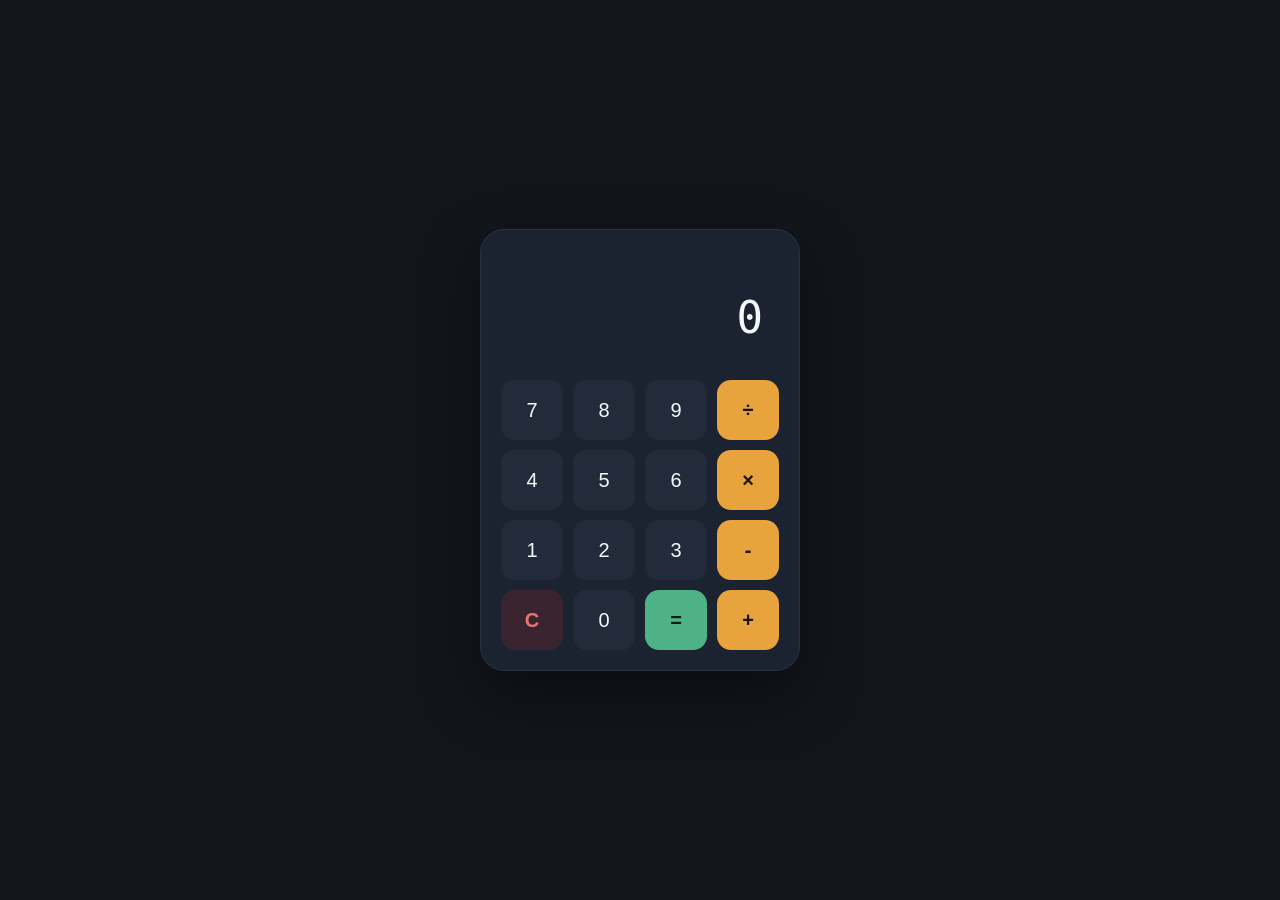
==== index.html @ 916fa205 "게산기 파일 추가" ====
<!DOCTYPE html>
<html lang="ko">
<head>
<meta charset="UTF-8">
<meta name="viewport" content="width=device-width, initial-scale=1.0">
<title>계산기</title>
<link rel="stylesheet" href="style.css">
</head>
<body>
  <div class="calculator">
    <div class="display">
      <div class="display-history" id="history"></div>
      <div class="display-current" id="current">0</div>
    </div>

    <div class="keypad">
      <button class="key key--num" data-value="7">7</button>
      <button class="key key--num" data-value="8">8</button>
      <button class="key key--num" data-value="9">9</button>
      <button class="key key--op" data-action="divide">÷</button>

      <button class="key key--num" data-value="4">4</button>
      <button class="key key--num" data-value="5">5</button>
      <button class="key key--num" data-value="6">6</button>
      <button class="key key--op" data-action="multiply">×</button>

      <button class="key key--num" data-value="1">1</button>
      <button class="key key--num" data-value="2">2</button>
      <button class="key key--num" data-value="3">3</button>
      <button class="key key--op" data-action="subtract">-</button>

      <button class="key key--clear" data-action="clear">C</button>
      <button class="key key--num" data-value="0">0</button>
      <button class="key key--equals" data-action="equals">=</button>
      <button class="key key--op" data-action="add">+</button>
    </div>
  </div>

  <script src="script.js"></script>
</body>
</html>
---- style.css ----
@font-face {
  font-family: 'Menlo-fallback';
  src: local('Menlo'), local('Consolas'), local('SFMono-Regular');
}

:root {
  --bg: #12161c;
  --panel: #1b2230;
  --panel-line: #2a3242;
  --text-primary: #f5f7fa;
  --text-muted: #7a8699;

  --num-bg: #232b3a;
  --num-bg-hover: #2c3648;
  --op-bg: #e8a33d;
  --op-bg-hover: #f0b25c;
  --eq-bg: #4fb286;
  --eq-bg-hover: #5fc296;
  --clear-bg: #3a2430;
  --clear-text: #e8746f;
  --clear-bg-hover: #472c39;

  --radius: 14px;
}

* {
  box-sizing: border-box;
}

body {
  margin: 0;
  min-height: 100vh;
  display: flex;
  align-items: center;
  justify-content: center;
  background: var(--bg);
  font-family: -apple-system, BlinkMacSystemFont, 'Segoe UI', 'Pretendard', sans-serif;
  padding: 24px;
}

.calculator {
  width: 320px;
  background: var(--panel);
  border: 1px solid var(--panel-line);
  border-radius: 24px;
  padding: 20px;
  box-shadow: 0 24px 60px rgba(0, 0, 0, 0.45);
}

.display {
  text-align: right;
  padding: 22px 16px 18px;
  margin-bottom: 18px;
}

.display-history {
  min-height: 20px;
  font-family: 'Menlo-fallback', ui-monospace, monospace;
  font-size: 15px;
  color: var(--text-muted);
  letter-spacing: 0.02em;
  overflow-x: auto;
  white-space: nowrap;
}

.display-current {
  font-family: 'Menlo-fallback', ui-monospace, monospace;
  font-variant-numeric: tabular-nums;
  font-size: 44px;
  font-weight: 500;
  color: var(--text-primary);
  line-height: 1.2;
  overflow-x: auto;
  white-space: nowrap;
}

.keypad {
  display: grid;
  grid-template-columns: repeat(4, 1fr);
  gap: 10px;
}

.key {
  border: none;
  border-radius: var(--radius);
  height: 60px;
  font-size: 20px;
  font-weight: 500;
  cursor: pointer;
  transition: transform 0.08s ease, background-color 0.15s ease;
  color: var(--text-primary);
  background: var(--num-bg);
}

.key:active {
  transform: scale(0.95);
}

.key--num:hover {
  background: var(--num-bg-hover);
}

.key--op {
  background: var(--op-bg);
  color: #1b1305;
  font-weight: 600;
}

.key--op:hover {
  background: var(--op-bg-hover);
}

.key--equals {
  background: var(--eq-bg);
  color: #0c211a;
  font-weight: 600;
}

.key--equals:hover {
  background: var(--eq-bg-hover);
}

.key--clear {
  background: var(--clear-bg);
  color: var(--clear-text);
  font-weight: 600;
}

.key--clear:hover {
  background: var(--clear-bg-hover);
}

@media (max-width: 360px) {
  .calculator {
    width: 100%;
  }
}
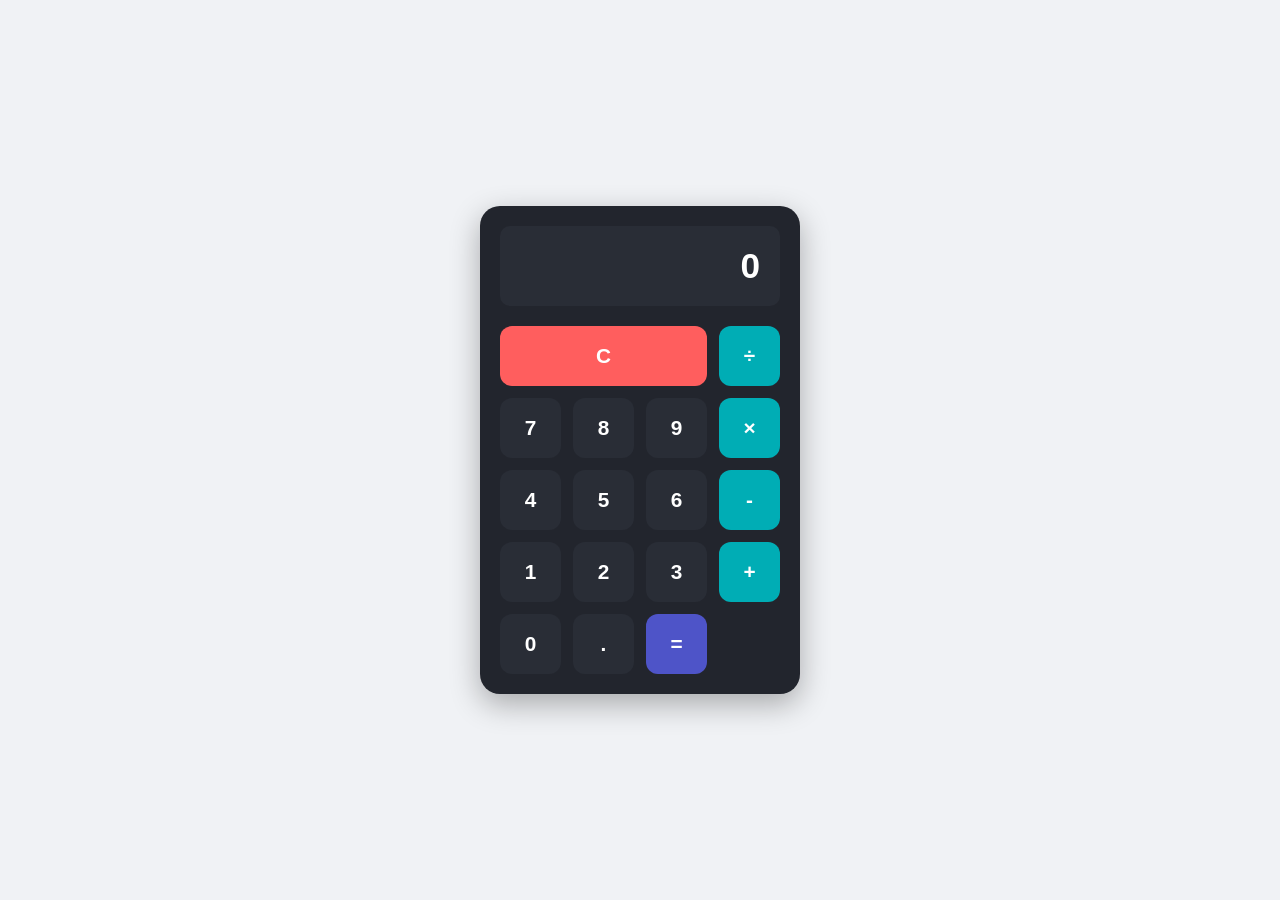
==== commit c25e8fcf: "Merge 3216137c6f9d25ab758f79549480d54ba5d0db47 into dcf5f39cdeb1054cd3cb54079600e2a0c54f1fe8" ====
--- a/index.html
+++ b/index.html
@@ -1,41 +1,39 @@
 <!DOCTYPE html>
 <html lang="ko">
 <head>
-<meta charset="UTF-8">
-<meta name="viewport" content="width=device-width, initial-scale=1.0">
-<title>계산기</title>
-<link rel="stylesheet" href="style.css">
+  <meta charset="UTF-8">
+  <meta name="viewport" content="width=device-width, initial-scale=1.0">
+  <title>계산기</title>
+  <link rel="stylesheet" href="style.css">
 </head>
 <body>
   <div class="calculator">
-    <div class="display">
-      <div class="display-history" id="history"></div>
-      <div class="display-current" id="current">0</div>
-    </div>
+    <div class="display" id="display">0</div>
+    <div class="buttons">
+      <button class="btn btn-clear" onclick="clearDisplay()">C</button>
+      <button class="btn btn-operator" onclick="appendOperator('/')">÷</button>
 
-    <div class="keypad">
-      <button class="key key--num" data-value="7">7</button>
-      <button class="key key--num" data-value="8">8</button>
-      <button class="key key--num" data-value="9">9</button>
-      <button class="key key--op" data-action="divide">÷</button>
+      <button class="btn" onclick="appendNumber('7')">7</button>
+      <button class="btn" onclick="appendNumber('8')">8</button>
+      <button class="btn" onclick="appendNumber('9')">9</button>
+      <button class="btn btn-operator" onclick="appendOperator('*')">×</button>
 
-      <button class="key key--num" data-value="4">4</button>
-      <button class="key key--num" data-value="5">5</button>
-      <button class="key key--num" data-value="6">6</button>
-      <button class="key key--op" data-action="multiply">×</button>
+      <button class="btn" onclick="appendNumber('4')">4</button>
+      <button class="btn" onclick="appendNumber('5')">5</button>
+      <button class="btn" onclick="appendNumber('6')">6</button>
+      <button class="btn btn-operator" onclick="appendOperator('-')">-</button>
 
-      <button class="key key--num" data-value="1">1</button>
-      <button class="key key--num" data-value="2">2</button>
-      <button class="key key--num" data-value="3">3</button>
-      <button class="key key--op" data-action="subtract">-</button>
+      <button class="btn" onclick="appendNumber('1')">1</button>
+      <button class="btn" onclick="appendNumber('2')">2</button>
+      <button class="btn" onclick="appendNumber('3')">3</button>
+      <button class="btn btn-operator" onclick="appendOperator('+')">+</button>
 
-      <button class="key key--clear" data-action="clear">C</button>
-      <button class="key key--num" data-value="0">0</button>
-      <button class="key key--equals" data-action="equals">=</button>
-      <button class="key key--op" data-action="add">+</button>
+      <button class="btn btn-zero" onclick="appendNumber('0')">0</button>
+      <button class="btn" onclick="appendNumber('.')">.</button>
+      <button class="btn btn-equals" onclick="calculate()">=</button>
     </div>
   </div>
 
   <script src="script.js"></script>
 </body>
-</html>
+</html>
--- a/style.css
+++ b/style.css
@@ -1,137 +1,99 @@
-@font-face {
-  font-family: 'Menlo-fallback';
-  src: local('Menlo'), local('Consolas'), local('SFMono-Regular');
-}
-
-:root {
-  --bg: #12161c;
-  --panel: #1b2230;
-  --panel-line: #2a3242;
-  --text-primary: #f5f7fa;
-  --text-muted: #7a8699;
-
-  --num-bg: #232b3a;
-  --num-bg-hover: #2c3648;
-  --op-bg: #e8a33d;
-  --op-bg-hover: #f0b25c;
-  --eq-bg: #4fb286;
-  --eq-bg-hover: #5fc296;
-  --clear-bg: #3a2430;
-  --clear-text: #e8746f;
-  --clear-bg-hover: #472c39;
-
-  --radius: 14px;
-}
-
 * {
   box-sizing: border-box;
+  margin: 0;
+  padding: 0;
+  font-family: 'Segoe UI', Tahoma, Geneva, Verdana, sans-serif;
 }
 
 body {
-  margin: 0;
+  display: flex;
+  justify-content: center;
+  align-items: center;
   min-height: 100vh;
-  display: flex;
-  align-items: center;
-  justify-content: center;
-  background: var(--bg);
-  font-family: -apple-system, BlinkMacSystemFont, 'Segoe UI', 'Pretendard', sans-serif;
-  padding: 24px;
+  background-color: #f0f2f5;
 }
 
 .calculator {
   width: 320px;
-  background: var(--panel);
-  border: 1px solid var(--panel-line);
-  border-radius: 24px;
+  background-color: #22252d;
+  border-radius: 20px;
   padding: 20px;
-  box-shadow: 0 24px 60px rgba(0, 0, 0, 0.45);
+  box-shadow: 0 10px 30px rgba(0, 0, 0, 0.3);
 }
 
 .display {
+  width: 100%;
+  height: 80px;
+  background-color: #292d36;
+  border-radius: 10px;
+  color: #ffffff;
+  font-size: 2.2rem;
+  font-weight: 600;
   text-align: right;
-  padding: 22px 16px 18px;
-  margin-bottom: 18px;
+  padding: 20px;
+  margin-bottom: 20px;
+  word-wrap: break-word;
+  word-break: break-all;
+  display: flex;
+  align-items: center;
+  justify-content: flex-end;
+  overflow: hidden;
 }
 
-.display-history {
-  min-height: 20px;
-  font-family: 'Menlo-fallback', ui-monospace, monospace;
-  font-size: 15px;
-  color: var(--text-muted);
-  letter-spacing: 0.02em;
-  overflow-x: auto;
-  white-space: nowrap;
+.buttons {
+  display: grid;
+  grid-template-columns: repeat(4, 1fr);
+  gap: 12px;
 }
 
-.display-current {
-  font-family: 'Menlo-fallback', ui-monospace, monospace;
-  font-variant-numeric: tabular-nums;
-  font-size: 44px;
-  font-weight: 500;
-  color: var(--text-primary);
-  line-height: 1.2;
-  overflow-x: auto;
-  white-space: nowrap;
+.btn {
+  height: 60px;
+  border: none;
+  border-radius: 12px;
+  background-color: #292d36;
+  color: #ffffff;
+  font-size: 1.3rem;
+  font-weight: bold;
+  cursor: pointer;
+  transition: background-color 0.15s ease, transform 0.05s ease;
 }
 
-.keypad {
-  display: grid;
-  grid-template-columns: repeat(4, 1fr);
-  gap: 10px;
+.btn:hover {
+  background-color: #353b48;
 }
 
-.key {
-  border: none;
-  border-radius: var(--radius);
-  height: 60px;
-  font-size: 20px;
-  font-weight: 500;
-  cursor: pointer;
-  transition: transform 0.08s ease, background-color 0.15s ease;
-  color: var(--text-primary);
-  background: var(--num-bg);
-}
-
-.key:active {
+.btn:active {
   transform: scale(0.95);
 }
 
-.key--num:hover {
-  background: var(--num-bg-hover);
+.btn-clear {
+  grid-column: span 3;
+  background-color: #ff5e5e;
+  color: #ffffff;
 }
 
-.key--op {
-  background: var(--op-bg);
-  color: #1b1305;
-  font-weight: 600;
+.btn-clear:hover {
+  background-color: #e04848;
 }
 
-.key--op:hover {
-  background: var(--op-bg-hover);
+.btn-operator {
+  background-color: #00adb5;
+  color: #ffffff;
 }
 
-.key--equals {
-  background: var(--eq-bg);
-  color: #0c211a;
-  font-weight: 600;
+.btn-operator:hover {
+  background-color: #00888f;
 }
 
-.key--equals:hover {
-  background: var(--eq-bg-hover);
+.btn-equals {
+  background-color: #4e54c8;
+  color: #ffffff;
 }
 
-.key--clear {
-  background: var(--clear-bg);
-  color: var(--clear-text);
-  font-weight: 600;
+.btn-equals:hover {
+  background-color: #3f44a5;
 }
 
-.key--clear:hover {
-  background: var(--clear-bg-hover);
-}
-
-@media (max-width: 360px) {
-  .calculator {
-    width: 100%;
-  }
-}
+.btn-zero {
+  grid-column: span 1;
+}
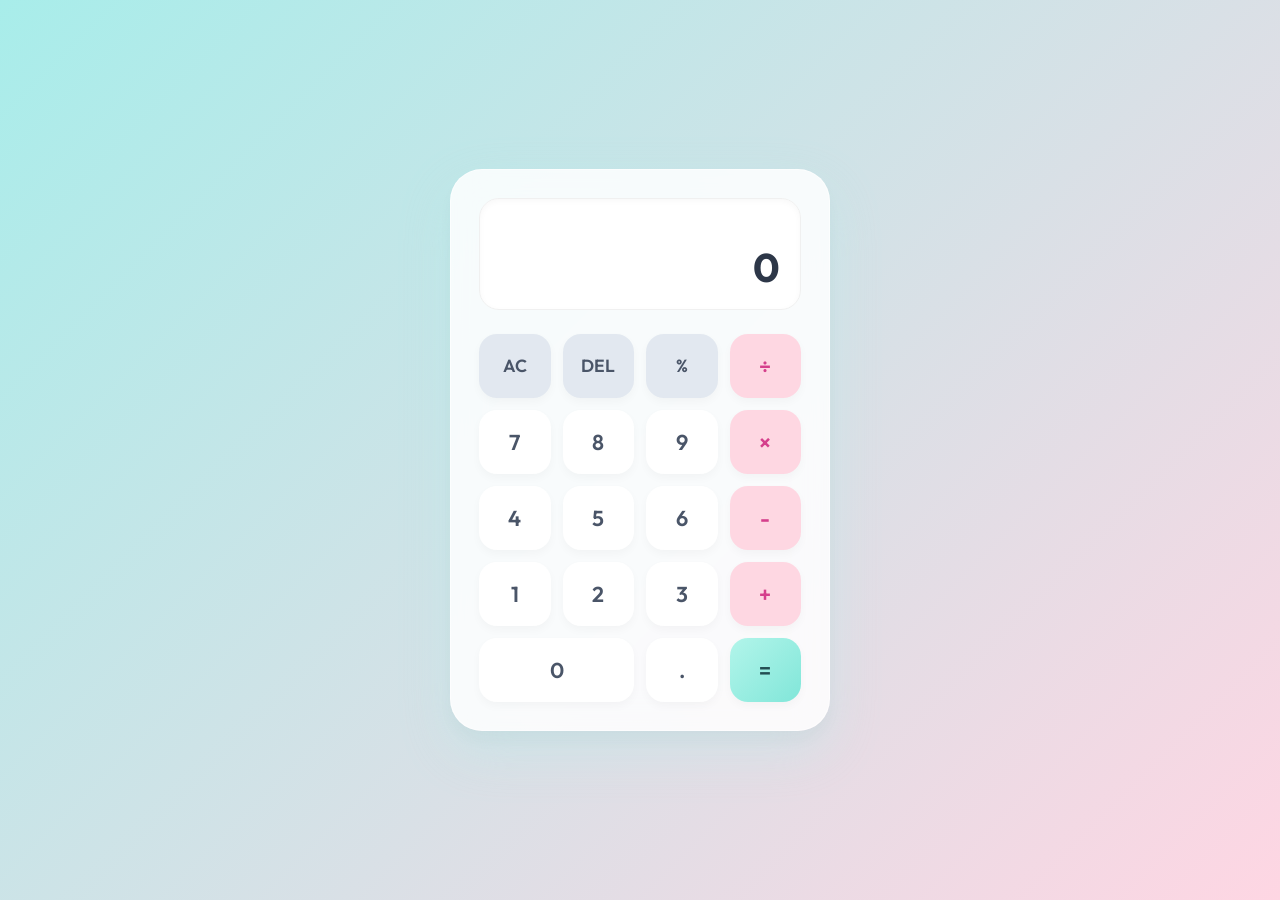
==== commit 260902a5: "Merge f75fcbb5a0d5523ee6f9efa42acb207c315efc14 into dcf5f39cdeb1054cd3cb54079600e2a0c54f1fe8" ====
--- a/index.html
+++ b/index.html
@@ -1,39 +1,55 @@
 <!DOCTYPE html>
 <html lang="ko">
 <head>
-  <meta charset="UTF-8">
-  <meta name="viewport" content="width=device-width, initial-scale=1.0">
-  <title>계산기</title>
-  <link rel="stylesheet" href="style.css">
+    <meta charset="UTF-8">
+    <meta name="viewport" content="width=device-width, initial-scale=1.0">
+    <title>파스텔 계산기</title>
+    <link rel="stylesheet" href="style.css">
+    <!-- Google Fonts import -->
+    <link href="https://fonts.googleapis.com/css2?family=Outfit:wght@400;600;700&display=swap" rel="stylesheet">
 </head>
 <body>
-  <div class="calculator">
-    <div class="display" id="display">0</div>
-    <div class="buttons">
-      <button class="btn btn-clear" onclick="clearDisplay()">C</button>
-      <button class="btn btn-operator" onclick="appendOperator('/')">÷</button>
 
-      <button class="btn" onclick="appendNumber('7')">7</button>
-      <button class="btn" onclick="appendNumber('8')">8</button>
-      <button class="btn" onclick="appendNumber('9')">9</button>
-      <button class="btn btn-operator" onclick="appendOperator('*')">×</button>
+    <div class="calculator-card">
+        <!-- 상단 디스플레이 -->
+        <div class="display">
+            <div class="expression" id="expression"></div>
+            <div class="result" id="result">0</div>
+        </div>
 
-      <button class="btn" onclick="appendNumber('4')">4</button>
-      <button class="btn" onclick="appendNumber('5')">5</button>
-      <button class="btn" onclick="appendNumber('6')">6</button>
-      <button class="btn btn-operator" onclick="appendOperator('-')">-</button>
+        <!-- 버튼 그리드 -->
+        <div class="keypad">
+            <!-- Row 1 -->
+            <button class="btn btn-func" onclick="clearAll()">AC</button>
+            <button class="btn btn-func" onclick="deleteLast()">DEL</button>
+            <button class="btn btn-func" onclick="appendOperator('%')">%</button>
+            <button class="btn btn-op" onclick="appendOperator('÷')">÷</button>
 
-      <button class="btn" onclick="appendNumber('1')">1</button>
-      <button class="btn" onclick="appendNumber('2')">2</button>
-      <button class="btn" onclick="appendNumber('3')">3</button>
-      <button class="btn btn-operator" onclick="appendOperator('+')">+</button>
+            <!-- Row 2 -->
+            <button class="btn btn-num" onclick="appendNumber('7')">7</button>
+            <button class="btn btn-num" onclick="appendNumber('8')">8</button>
+            <button class="btn btn-num" onclick="appendNumber('9')">9</button>
+            <button class="btn btn-op" onclick="appendOperator('×')">×</button>
 
-      <button class="btn btn-zero" onclick="appendNumber('0')">0</button>
-      <button class="btn" onclick="appendNumber('.')">.</button>
-      <button class="btn btn-equals" onclick="calculate()">=</button>
+            <!-- Row 3 -->
+            <button class="btn btn-num" onclick="appendNumber('4')">4</button>
+            <button class="btn btn-num" onclick="appendNumber('5')">5</button>
+            <button class="btn btn-num" onclick="appendNumber('6')">6</button>
+            <button class="btn btn-op" onclick="appendOperator('-')">-</button>
+
+            <!-- Row 4 -->
+            <button class="btn btn-num" onclick="appendNumber('1')">1</button>
+            <button class="btn btn-num" onclick="appendNumber('2')">2</button>
+            <button class="btn btn-num" onclick="appendNumber('3')">3</button>
+            <button class="btn btn-op" onclick="appendOperator('+')">+</button>
+
+            <!-- Row 5 -->
+            <button class="btn btn-num span-2" onclick="appendNumber('0')">0</button>
+            <button class="btn btn-num" onclick="appendNumber('.')">.</button>
+            <button class="btn btn-equal" onclick="calculate()">=</button>
+        </div>
     </div>
-  </div>
 
-  <script src="script.js"></script>
+    <script src="script.js"></script>
 </body>
 </html>
--- a/style.css
+++ b/style.css
@@ -1,99 +1,132 @@
 * {
-  box-sizing: border-box;
-  margin: 0;
-  padding: 0;
-  font-family: 'Segoe UI', Tahoma, Geneva, Verdana, sans-serif;
+    margin: 0;
+    padding: 0;
+    box-sizing: border-box;
+    font-family: 'Outfit', -apple-system, BlinkMacSystemFont, "Segoe UI", Roboto, sans-serif;
+    user-select: none;
 }
 
 body {
-  display: flex;
-  justify-content: center;
-  align-items: center;
-  min-height: 100vh;
-  background-color: #f0f2f5;
+    min-height: 100vh;
+    display: flex;
+    justify-content: center;
+    align-items: center;
+    background: linear-gradient(135deg, #a8edea 0%, #fed6e3 100%);
+    padding: 20px;
 }
 
-.calculator {
-  width: 320px;
-  background-color: #22252d;
-  border-radius: 20px;
-  padding: 20px;
-  box-shadow: 0 10px 30px rgba(0, 0, 0, 0.3);
+.calculator-card {
+    background: rgba(255, 255, 255, 0.85);
+    backdrop-filter: blur(16px);
+    -webkit-backdrop-filter: blur(16px);
+    border: 1px solid rgba(255, 255, 255, 0.6);
+    border-radius: 32px;
+    padding: 28px;
+    width: 100%;
+    max-width: 380px;
+    box-shadow: 0 20px 50px rgba(168, 237, 234, 0.3),
+                0 10px 20px rgba(0, 0, 0, 0.04);
 }
 
 .display {
-  width: 100%;
-  height: 80px;
-  background-color: #292d36;
-  border-radius: 10px;
-  color: #ffffff;
-  font-size: 2.2rem;
-  font-weight: 600;
-  text-align: right;
-  padding: 20px;
-  margin-bottom: 20px;
-  word-wrap: break-word;
-  word-break: break-all;
-  display: flex;
-  align-items: center;
-  justify-content: flex-end;
-  overflow: hidden;
+    background: #ffffff;
+    border-radius: 20px;
+    padding: 20px;
+    text-align: right;
+    margin-bottom: 24px;
+    box-shadow: inset 0 2px 6px rgba(0,0,0,0.03);
+    min-height: 100px;
+    display: flex;
+    flex-direction: column;
+    justify-content: flex-end;
+    word-wrap: break-word;
+    word-break: break-all;
+    border: 1px solid #f0f0f0;
 }
 
-.buttons {
-  display: grid;
-  grid-template-columns: repeat(4, 1fr);
-  gap: 12px;
+.expression {
+    font-size: 0.95rem;
+    color: #a0aec0;
+    min-height: 1.4em;
+    margin-bottom: 4px;
+    font-weight: 600;
+}
+
+.result {
+    font-size: 2.5rem;
+    font-weight: 700;
+    color: #2d3748;
+    line-height: 1.1;
+}
+
+.keypad {
+    display: grid;
+    grid-template-columns: repeat(4, 1fr);
+    gap: 12px;
 }
 
 .btn {
-  height: 60px;
-  border: none;
-  border-radius: 12px;
-  background-color: #292d36;
-  color: #ffffff;
-  font-size: 1.3rem;
-  font-weight: bold;
-  cursor: pointer;
-  transition: background-color 0.15s ease, transform 0.05s ease;
-}
-
-.btn:hover {
-  background-color: #353b48;
+    border: none;
+    outline: none;
+    height: 64px;
+    border-radius: 18px;
+    font-size: 1.35rem;
+    font-weight: 600;
+    cursor: pointer;
+    transition: all 0.15s cubic-bezier(0.4, 0, 0.2, 1);
+    display: flex;
+    justify-content: center;
+    align-items: center;
+    box-shadow: 0 4px 10px rgba(0,0,0,0.03);
 }
 
 .btn:active {
-  transform: scale(0.95);
+    transform: scale(0.92);
 }
 
-.btn-clear {
-  grid-column: span 3;
-  background-color: #ff5e5e;
-  color: #ffffff;
+/* 숫자 버튼 */
+.btn-num {
+    background-color: #ffffff;
+    color: #4a5568;
 }
 
-.btn-clear:hover {
-  background-color: #e04848;
+.btn-num:hover {
+    background-color: #f7fafc;
+    box-shadow: 0 6px 14px rgba(0,0,0,0.06);
 }
 
-.btn-operator {
-  background-color: #00adb5;
-  color: #ffffff;
+/* 기능 버튼 (AC, DEL, %) */
+.btn-func {
+    background-color: #e2e8f0;
+    color: #4a5568;
+    font-size: 1.1rem;
 }
 
-.btn-operator:hover {
-  background-color: #00888f;
+.btn-func:hover {
+    background-color: #cbd5e0;
 }
 
-.btn-equals {
-  background-color: #4e54c8;
-  color: #ffffff;
+/* 연산자 버튼 (+, -, ×, ÷) */
+.btn-op {
+    background-color: #fed7e2;
+    color: #d53f8c;
 }
 
-.btn-equals:hover {
-  background-color: #3f44a5;
+.btn-op:hover {
+    background-color: #fbb6ce;
 }
 
-.btn-zero {
-  grid-column: span 1;
+/* 등호 버튼 (=) */
+.btn-equal {
+    background: linear-gradient(135deg, #b2f5ea 0%, #81e6d9 100%);
+    color: #234e52;
+}
+
+.btn-equal:hover {
+    box-shadow: 0 6px 15px rgba(129, 230, 217, 0.4);
+}
+
+/* 2칸 차지하는 버튼 (0) */
+.span-2 {
+    grid-column: span 2;
 }
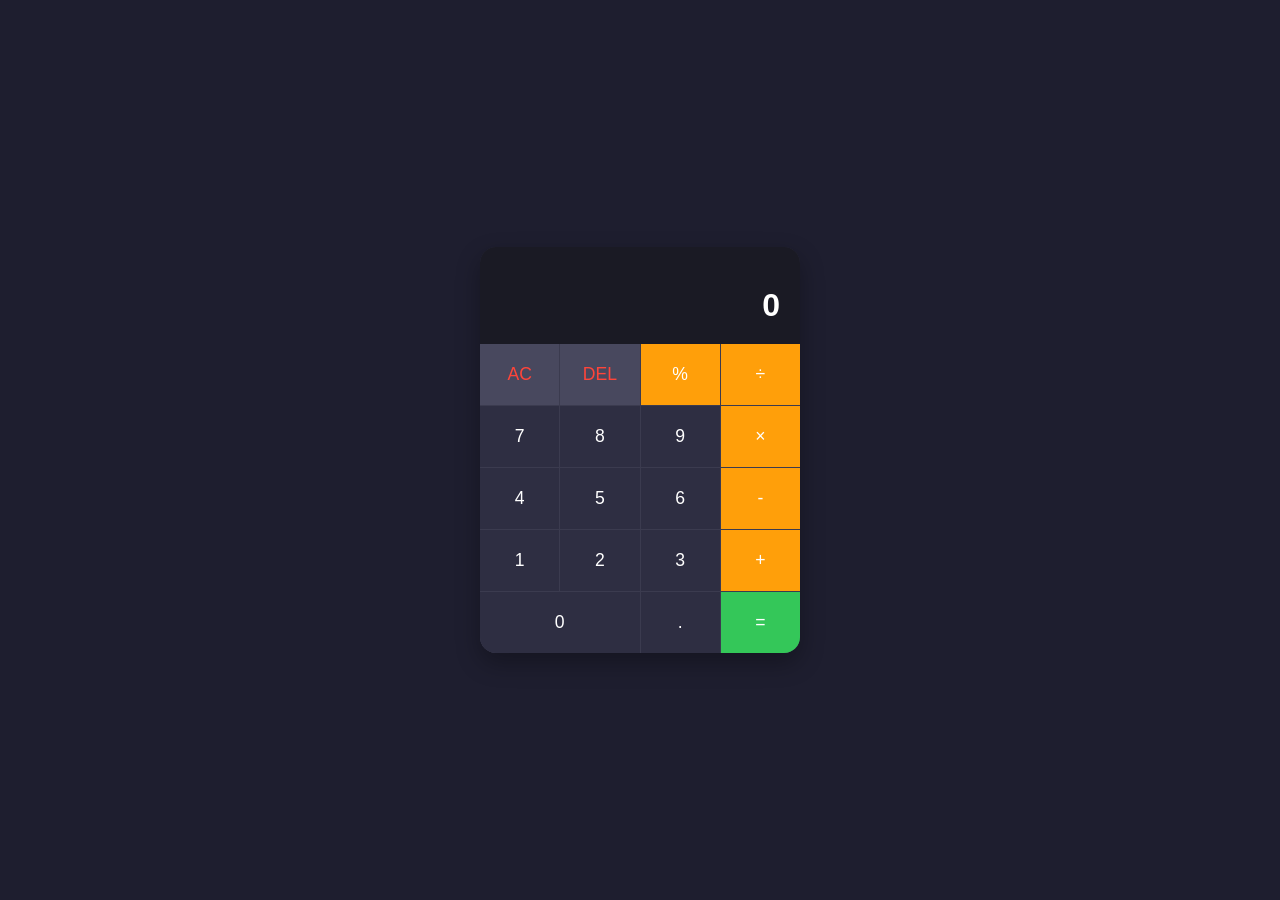
==== commit 8ac421fd: "계산기 업데이트" ====
--- a/index.html
+++ b/index.html
@@ -3,50 +3,42 @@
 <head>
     <meta charset="UTF-8">
     <meta name="viewport" content="width=device-width, initial-scale=1.0">
-    <title>파스텔 계산기</title>
+    <title>웹 계산기</title>
     <link rel="stylesheet" href="style.css">
-    <!-- Google Fonts import -->
-    <link href="https://fonts.googleapis.com/css2?family=Outfit:wght@400;600;700&display=swap" rel="stylesheet">
 </head>
 <body>
-
-    <div class="calculator-card">
-        <!-- 상단 디스플레이 -->
+    <div class="calculator">
+        <!-- 디스플레이 -->
         <div class="display">
-            <div class="expression" id="expression"></div>
-            <div class="result" id="result">0</div>
+            <div id="previous-operand" class="previous-operand"></div>
+            <div id="current-operand" class="current-operand">0</div>
         </div>
 
-        <!-- 버튼 그리드 -->
-        <div class="keypad">
-            <!-- Row 1 -->
-            <button class="btn btn-func" onclick="clearAll()">AC</button>
-            <button class="btn btn-func" onclick="deleteLast()">DEL</button>
-            <button class="btn btn-func" onclick="appendOperator('%')">%</button>
-            <button class="btn btn-op" onclick="appendOperator('÷')">÷</button>
+        <!-- 버튼 패드 -->
+        <div class="buttons">
+            <button class="btn function" data-action="clear">AC</button>
+            <button class="btn function" data-action="delete">DEL</button>
+            <button class="btn operator" data-action="operator" value="%">%</button>
+            <button class="btn operator" data-action="operator" value="/">÷</button>
 
-            <!-- Row 2 -->
-            <button class="btn btn-num" onclick="appendNumber('7')">7</button>
-            <button class="btn btn-num" onclick="appendNumber('8')">8</button>
-            <button class="btn btn-num" onclick="appendNumber('9')">9</button>
-            <button class="btn btn-op" onclick="appendOperator('×')">×</button>
+            <button class="btn number" value="7">7</button>
+            <button class="btn number" value="8">8</button>
+            <button class="btn number" value="9">9</button>
+            <button class="btn operator" data-action="operator" value="*">×</button>
 
-            <!-- Row 3 -->
-            <button class="btn btn-num" onclick="appendNumber('4')">4</button>
-            <button class="btn btn-num" onclick="appendNumber('5')">5</button>
-            <button class="btn btn-num" onclick="appendNumber('6')">6</button>
-            <button class="btn btn-op" onclick="appendOperator('-')">-</button>
+            <button class="btn number" value="4">4</button>
+            <button class="btn number" value="5">5</button>
+            <button class="btn number" value="6">6</button>
+            <button class="btn operator" data-action="operator" value="-">-</button>
 
-            <!-- Row 4 -->
-            <button class="btn btn-num" onclick="appendNumber('1')">1</button>
-            <button class="btn btn-num" onclick="appendNumber('2')">2</button>
-            <button class="btn btn-num" onclick="appendNumber('3')">3</button>
-            <button class="btn btn-op" onclick="appendOperator('+')">+</button>
+            <button class="btn number" value="1">1</button>
+            <button class="btn number" value="2">2</button>
+            <button class="btn number" value="3">3</button>
+            <button class="btn operator" data-action="operator" value="+">+</button>
 
-            <!-- Row 5 -->
-            <button class="btn btn-num span-2" onclick="appendNumber('0')">0</button>
-            <button class="btn btn-num" onclick="appendNumber('.')">.</button>
-            <button class="btn btn-equal" onclick="calculate()">=</button>
+            <button class="btn number span-2" value="0">0</button>
+            <button class="btn number" value=".">.</button>
+            <button class="btn equals" data-action="calculate">=</button>
         </div>
     </div>
 
--- a/style.css
+++ b/style.css
@@ -1,132 +1,99 @@
 * {
+    box-sizing: border-box;
     margin: 0;
     padding: 0;
-    box-sizing: border-box;
-    font-family: 'Outfit', -apple-system, BlinkMacSystemFont, "Segoe UI", Roboto, sans-serif;
-    user-select: none;
+    font-family: 'Segoe UI', Tahoma, Geneva, Verdana, sans-serif;
 }
 
 body {
-    min-height: 100vh;
+    background-color: #1e1e2f;
     display: flex;
     justify-content: center;
     align-items: center;
-    background: linear-gradient(135deg, #a8edea 0%, #fed6e3 100%);
-    padding: 20px;
+    height: 100vh;
 }
 
-.calculator-card {
-    background: rgba(255, 255, 255, 0.85);
-    backdrop-filter: blur(16px);
-    -webkit-backdrop-filter: blur(16px);
-    border: 1px solid rgba(255, 255, 255, 0.6);
-    border-radius: 32px;
-    padding: 28px;
-    width: 100%;
-    max-width: 380px;
-    box-shadow: 0 20px 50px rgba(168, 237, 234, 0.3),
-                0 10px 20px rgba(0, 0, 0, 0.04);
+.calculator {
+    background-color: #2b2b3d;
+    border-radius: 16px;
+    box-shadow: 0 10px 25px rgba(0, 0, 0, 0.3);
+    width: 320px;
+    overflow: hidden;
 }
 
 .display {
-    background: #ffffff;
-    border-radius: 20px;
+    background-color: #1a1a24;
+    color: #ffffff;
     padding: 20px;
     text-align: right;
-    margin-bottom: 24px;
-    box-shadow: inset 0 2px 6px rgba(0,0,0,0.03);
-    min-height: 100px;
+    word-break: break-all;
+    word-wrap: break-word;
+    min-height: 90px;
     display: flex;
     flex-direction: column;
-    justify-content: flex-end;
-    word-wrap: break-word;
-    word-break: break-all;
-    border: 1px solid #f0f0f0;
+    justify-content: space-between;
 }
 
-.expression {
-    font-size: 0.95rem;
-    color: #a0aec0;
-    min-height: 1.4em;
-    margin-bottom: 4px;
-    font-weight: 600;
+.previous-operand {
+    color: #8a8a9e;
+    font-size: 0.9rem;
+    min-height: 20px;
 }
 
-.result {
-    font-size: 2.5rem;
-    font-weight: 700;
-    color: #2d3748;
-    line-height: 1.1;
+.current-operand {
+    font-size: 2rem;
+    font-weight: bold;
 }
 
-.keypad {
+.buttons {
     display: grid;
     grid-template-columns: repeat(4, 1fr);
-    gap: 12px;
+    gap: 1px;
+    background-color: #3b3b4f;
 }
 
 .btn {
     border: none;
     outline: none;
-    height: 64px;
-    border-radius: 18px;
-    font-size: 1.35rem;
-    font-weight: 600;
+    padding: 20px;
+    font-size: 1.1rem;
     cursor: pointer;
-    transition: all 0.15s cubic-bezier(0.4, 0, 0.2, 1);
-    display: flex;
-    justify-content: center;
-    align-items: center;
-    box-shadow: 0 4px 10px rgba(0,0,0,0.03);
+    background-color: #2e2e42;
+    color: #ffffff;
+    transition: background-color 0.2s;
 }
 
-.btn:active {
-    transform: scale(0.92);
+.btn:hover {
+    background-color: #3e3e5c;
 }
 
-/* 숫자 버튼 */
-.btn-num {
-    background-color: #ffffff;
-    color: #4a5568;
+.btn.operator {
+    background-color: #ff9f0a;
+    color: #ffffff;
 }
 
-.btn-num:hover {
-    background-color: #f7fafc;
-    box-shadow: 0 6px 14px rgba(0,0,0,0.06);
+.btn.operator:hover {
+    background-color: #ffb12c;
 }
 
-/* 기능 버튼 (AC, DEL, %) */
-.btn-func {
-    background-color: #e2e8f0;
-    color: #4a5568;
-    font-size: 1.1rem;
+.btn.function {
+    background-color: #48485e;
+    color: #ff453a;
 }
 
-.btn-func:hover {
-    background-color: #cbd5e0;
+.btn.function:hover {
+    background-color: #5d5d78;
 }
 
-/* 연산자 버튼 (+, -, ×, ÷) */
-.btn-op {
-    background-color: #fed7e2;
-    color: #d53f8c;
+.btn.equals {
+    background-color: #34c759;
+    color: #ffffff;
 }
 
-.btn-op:hover {
-    background-color: #fbb6ce;
+.btn.equals:hover {
+    background-color: #4cd964;
 }
 
-/* 등호 버튼 (=) */
-.btn-equal {
-    background: linear-gradient(135deg, #b2f5ea 0%, #81e6d9 100%);
-    color: #234e52;
-}
-
-.btn-equal:hover {
-    box-shadow: 0 6px 15px rgba(129, 230, 217, 0.4);
-}
-
-/* 2칸 차지하는 버튼 (0) */
 .span-2 {
     grid-column: span 2;
 }
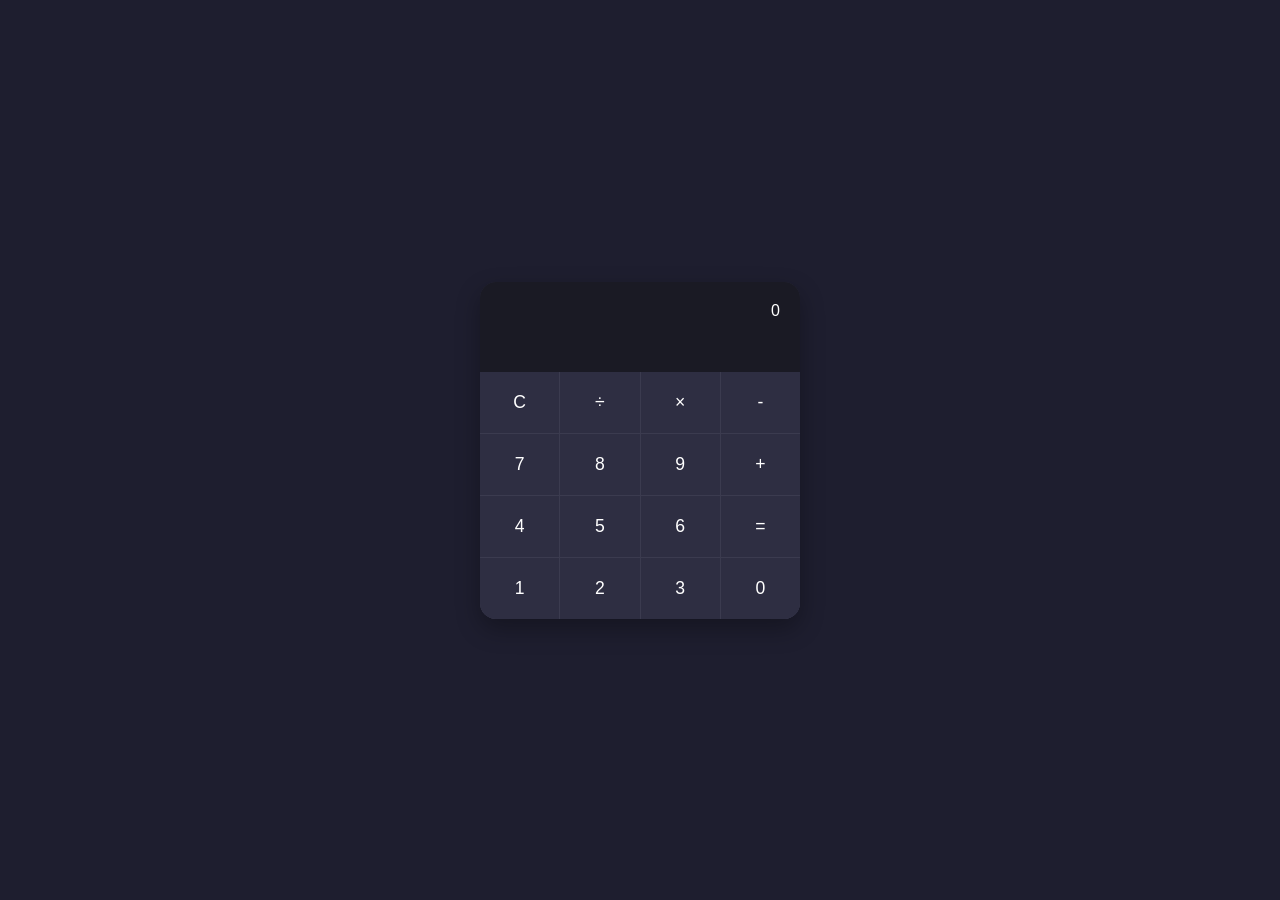
==== commit 3960e9a9: "Merge 627dc14ce9ec44f0f9b75c5c81442919fc31e890 into 07222650cb18e0020d9482456496290ad85234ea" ====
--- a/index.html
+++ b/index.html
@@ -1,47 +1,37 @@
 <!DOCTYPE html>
 <html lang="ko">
 <head>
-    <meta charset="UTF-8">
-    <meta name="viewport" content="width=device-width, initial-scale=1.0">
-    <title>웹 계산기</title>
-    <link rel="stylesheet" href="style.css">
+  <meta charset="UTF-8">
+  <meta name="viewport" content="width=device-width, initial-scale=1.0">
+  <title>사칙연산 계산기</title>
+  <link rel="stylesheet" href="style.css">
 </head>
 <body>
-    <div class="calculator">
-        <!-- 디스플레이 -->
-        <div class="display">
-            <div id="previous-operand" class="previous-operand"></div>
-            <div id="current-operand" class="current-operand">0</div>
-        </div>
+  <div class="calculator">
+    <div id="display" class="display">0</div>
+    <div class="buttons">
+      <button class="btn btn-clear" onclick="clearDisplay()">C</button>
+      <button class="btn btn-operator" onclick="appendOperator('/')">÷</button>
+      <button class="btn btn-operator" onclick="appendOperator('*')">×</button>
+      <button class="btn btn-operator" onclick="appendOperator('-')">-</button>
 
-        <!-- 버튼 패드 -->
-        <div class="buttons">
-            <button class="btn function" data-action="clear">AC</button>
-            <button class="btn function" data-action="delete">DEL</button>
-            <button class="btn operator" data-action="operator" value="%">%</button>
-            <button class="btn operator" data-action="operator" value="/">÷</button>
+      <button class="btn" onclick="appendNumber('7')">7</button>
+      <button class="btn" onclick="appendNumber('8')">8</button>
+      <button class="btn" onclick="appendNumber('9')">9</button>
+      <button class="btn btn-operator" onclick="appendOperator('+')">+</button>
 
-            <button class="btn number" value="7">7</button>
-            <button class="btn number" value="8">8</button>
-            <button class="btn number" value="9">9</button>
-            <button class="btn operator" data-action="operator" value="*">×</button>
+      <button class="btn" onclick="appendNumber('4')">4</button>
+      <button class="btn" onclick="appendNumber('5')">5</button>
+      <button class="btn" onclick="appendNumber('6')">6</button>
+      <button class="btn btn-equal" onclick="calculate()">=</button>
 
-            <button class="btn number" value="4">4</button>
-            <button class="btn number" value="5">5</button>
-            <button class="btn number" value="6">6</button>
-            <button class="btn operator" data-action="operator" value="-">-</button>
+      <button class="btn" onclick="appendNumber('1')">1</button>
+      <button class="btn" onclick="appendNumber('2')">2</button>
+      <button class="btn" onclick="appendNumber('3')">3</button>
+      <button class="btn btn-zero" onclick="appendNumber('0')">0</button>
+    </div>
+  </div>
 
-            <button class="btn number" value="1">1</button>
-            <button class="btn number" value="2">2</button>
-            <button class="btn number" value="3">3</button>
-            <button class="btn operator" data-action="operator" value="+">+</button>
-
-            <button class="btn number span-2" value="0">0</button>
-            <button class="btn number" value=".">.</button>
-            <button class="btn equals" data-action="calculate">=</button>
-        </div>
-    </div>
-
-    <script src="script.js"></script>
+  <script src="script.js"></script>
 </body>
 </html>
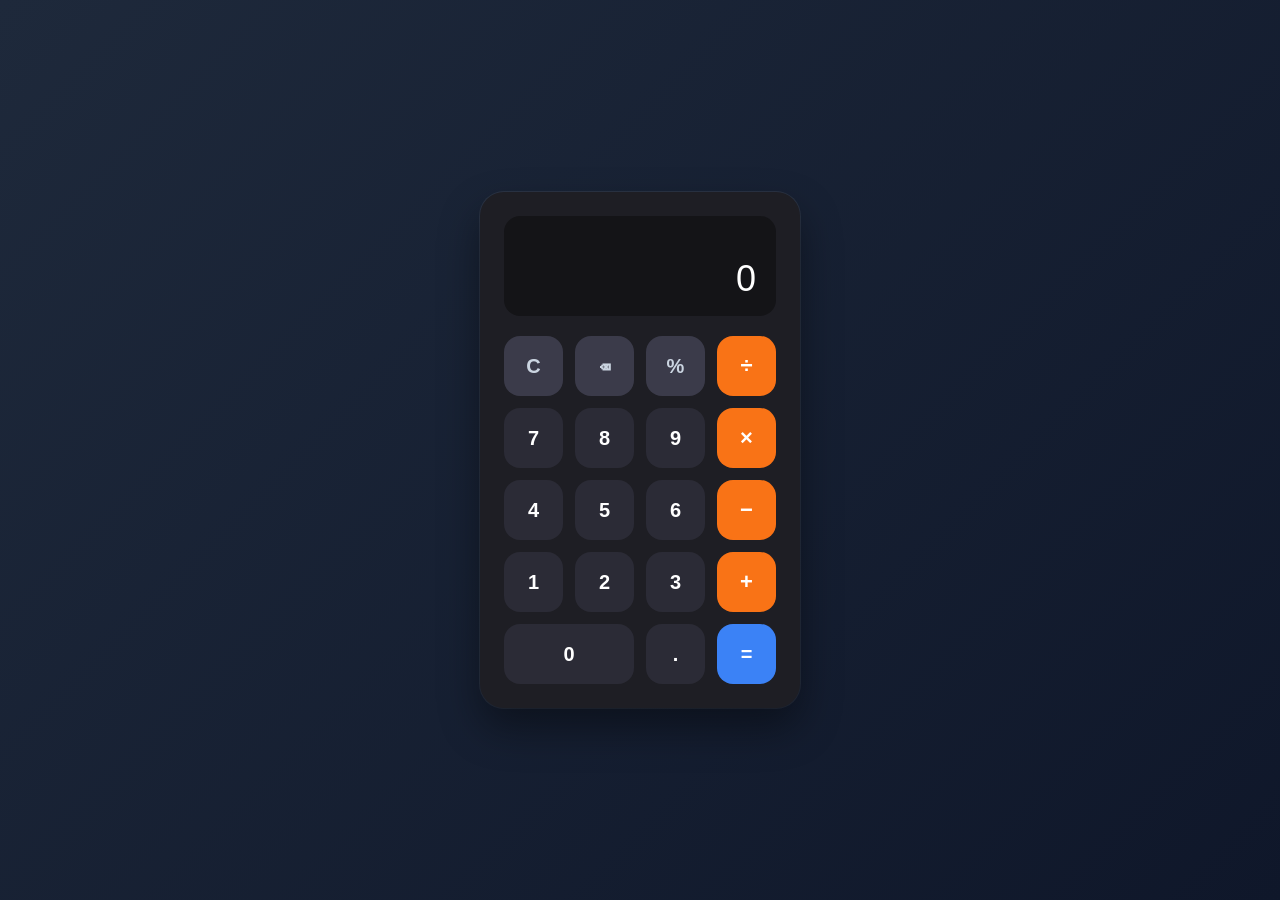
==== commit 27b8b9f7: "Merge cd6ab8fa66438f1b2c588473d6ff9019537624b2 into 07222650cb18e0020d9482456496290ad85234ea" ====
--- a/index.html
+++ b/index.html
@@ -8,27 +8,35 @@
 </head>
 <body>
   <div class="calculator">
-    <div id="display" class="display">0</div>
-    <div class="buttons">
-      <button class="btn btn-clear" onclick="clearDisplay()">C</button>
-      <button class="btn btn-operator" onclick="appendOperator('/')">÷</button>
-      <button class="btn btn-operator" onclick="appendOperator('*')">×</button>
-      <button class="btn btn-operator" onclick="appendOperator('-')">-</button>
-
-      <button class="btn" onclick="appendNumber('7')">7</button>
-      <button class="btn" onclick="appendNumber('8')">8</button>
-      <button class="btn" onclick="appendNumber('9')">9</button>
-      <button class="btn btn-operator" onclick="appendOperator('+')">+</button>
-
-      <button class="btn" onclick="appendNumber('4')">4</button>
-      <button class="btn" onclick="appendNumber('5')">5</button>
-      <button class="btn" onclick="appendNumber('6')">6</button>
-      <button class="btn btn-equal" onclick="calculate()">=</button>
-
-      <button class="btn" onclick="appendNumber('1')">1</button>
-      <button class="btn" onclick="appendNumber('2')">2</button>
-      <button class="btn" onclick="appendNumber('3')">3</button>
-      <button class="btn btn-zero" onclick="appendNumber('0')">0</button>
+    <div class="display">
+      <div id="previous-operand" class="previous-operand"></div>
+      <div id="current-operand" class="current-operand">0</div>
+    </div>
+    
+    <div class="buttons-grid">
+      <button class="btn btn-action" data-action="clear">C</button>
+      <button class="btn btn-action" data-action="delete">⌫</button>
+      <button class="btn btn-action" data-action="percent">%</button>
+      <button class="btn btn-operator" data-operation="÷">÷</button>
+      
+      <button class="btn btn-number" data-number="7">7</button>
+      <button class="btn btn-number" data-number="8">8</button>
+      <button class="btn btn-number" data-number="9">9</button>
+      <button class="btn btn-operator" data-operation="×">×</button>
+      
+      <button class="btn btn-number" data-number="4">4</button>
+      <button class="btn btn-number" data-number="5">5</button>
+      <button class="btn btn-number" data-number="6">6</button>
+      <button class="btn btn-operator" data-operation="-">−</button>
+      
+      <button class="btn btn-number" data-number="1">1</button>
+      <button class="btn btn-number" data-number="2">2</button>
+      <button class="btn btn-number" data-number="3">3</button>
+      <button class="btn btn-operator" data-operation="+">+</button>
+      
+      <button class="btn btn-number btn-zero" data-number="0">0</button>
+      <button class="btn btn-number" data-number=".">.</button>
+      <button class="btn btn-equals" data-action="equals">=</button>
     </div>
   </div>
 
--- a/style.css
+++ b/style.css
@@ -1,99 +1,123 @@
 * {
-    box-sizing: border-box;
-    margin: 0;
-    padding: 0;
-    font-family: 'Segoe UI', Tahoma, Geneva, Verdana, sans-serif;
+  box-sizing: border-box;
+  margin: 0;
+  padding: 0;
+  font-family: -apple-system, BlinkMacSystemFont, "Segoe UI", Roboto, "Helvetica Neue", Arial, sans-serif;
+  -webkit-user-select: none;
+  user-select: none;
 }
 
 body {
-    background-color: #1e1e2f;
-    display: flex;
-    justify-content: center;
-    align-items: center;
-    height: 100vh;
+  min-height: 100vh;
+  display: flex;
+  justify-content: center;
+  align-items: center;
+  background: linear-gradient(135deg, #1e293b, #0f172a);
 }
 
 .calculator {
-    background-color: #2b2b3d;
-    border-radius: 16px;
-    box-shadow: 0 10px 25px rgba(0, 0, 0, 0.3);
-    width: 320px;
-    overflow: hidden;
+  width: 320px;
+  background-color: #1e1e24;
+  border-radius: 24px;
+  padding: 24px;
+  box-shadow: 0 20px 40px rgba(0, 0, 0, 0.4), 
+              0 0 0 1px rgba(255, 255, 255, 0.08);
 }
 
+/* 디스플레이 영역 */
 .display {
-    background-color: #1a1a24;
-    color: #ffffff;
-    padding: 20px;
-    text-align: right;
-    word-break: break-all;
-    word-wrap: break-word;
-    min-height: 90px;
-    display: flex;
-    flex-direction: column;
-    justify-content: space-between;
+  background-color: #141417;
+  border-radius: 16px;
+  padding: 16px 20px;
+  display: flex;
+  flex-direction: column;
+  justify-content: flex-end;
+  align-items: flex-end;
+  min-height: 100px;
+  margin-bottom: 20px;
+  word-break: break-all;
+  overflow: hidden;
 }
 
 .previous-operand {
-    color: #8a8a9e;
-    font-size: 0.9rem;
-    min-height: 20px;
+  color: #94a3b8;
+  font-size: 15px;
+  min-height: 20px;
+  letter-spacing: 0.5px;
 }
 
 .current-operand {
-    font-size: 2rem;
-    font-weight: bold;
+  color: #ffffff;
+  font-size: 36px;
+  font-weight: 500;
+  line-height: 1.2;
 }
 
-.buttons {
-    display: grid;
-    grid-template-columns: repeat(4, 1fr);
-    gap: 1px;
-    background-color: #3b3b4f;
+/* 그리드 레이아웃 */
+.buttons-grid {
+  display: grid;
+  grid-template-columns: repeat(4, 1fr);
+  gap: 12px;
 }
 
+/* 공통 버튼 스타일 */
 .btn {
-    border: none;
-    outline: none;
-    padding: 20px;
-    font-size: 1.1rem;
-    cursor: pointer;
-    background-color: #2e2e42;
-    color: #ffffff;
-    transition: background-color 0.2s;
+  border: none;
+  outline: none;
+  height: 60px;
+  border-radius: 16px;
+  font-size: 20px;
+  font-weight: 600;
+  cursor: pointer;
+  transition: all 0.15s ease-in-out;
 }
 
-.btn:hover {
-    background-color: #3e3e5c;
+.btn:active {
+  transform: scale(0.94);
 }
 
-.btn.operator {
-    background-color: #ff9f0a;
-    color: #ffffff;
+/* 숫자 버튼 */
+.btn-number {
+  background-color: #2b2b36;
+  color: #ffffff;
 }
 
-.btn.operator:hover {
-    background-color: #ffb12c;
+.btn-number:hover {
+  background-color: #383846;
 }
 
-.btn.function {
-    background-color: #48485e;
-    color: #ff453a;
+/* 0 버튼 가로 확장 */
+.btn-zero {
+  grid-column: span 2;
 }
 
-.btn.function:hover {
-    background-color: #5d5d78;
+/* 특수 기능 버튼 (C, ⌫, %) */
+.btn-action {
+  background-color: #3b3b4a;
+  color: #cbd5e1;
 }
 
-.btn.equals {
-    background-color: #34c759;
-    color: #ffffff;
+.btn-action:hover {
+  background-color: #4a4a5d;
 }
 
-.btn.equals:hover {
-    background-color: #4cd964;
+/* 연산자 버튼 (+, -, ×, ÷) */
+.btn-operator {
+  background-color: #f97316;
+  color: #ffffff;
+  font-size: 22px;
 }
 
-.span-2 {
-    grid-column: span 2;
+.btn-operator:hover {
+  background-color: #ea580c;
+}
+
+/* 계산 버튼 (=) */
+.btn-equals {
+  background-color: #3b82f6;
+  color: #ffffff;
+}
+
+.btn-equals:hover {
+  background-color: #2563eb;
 }
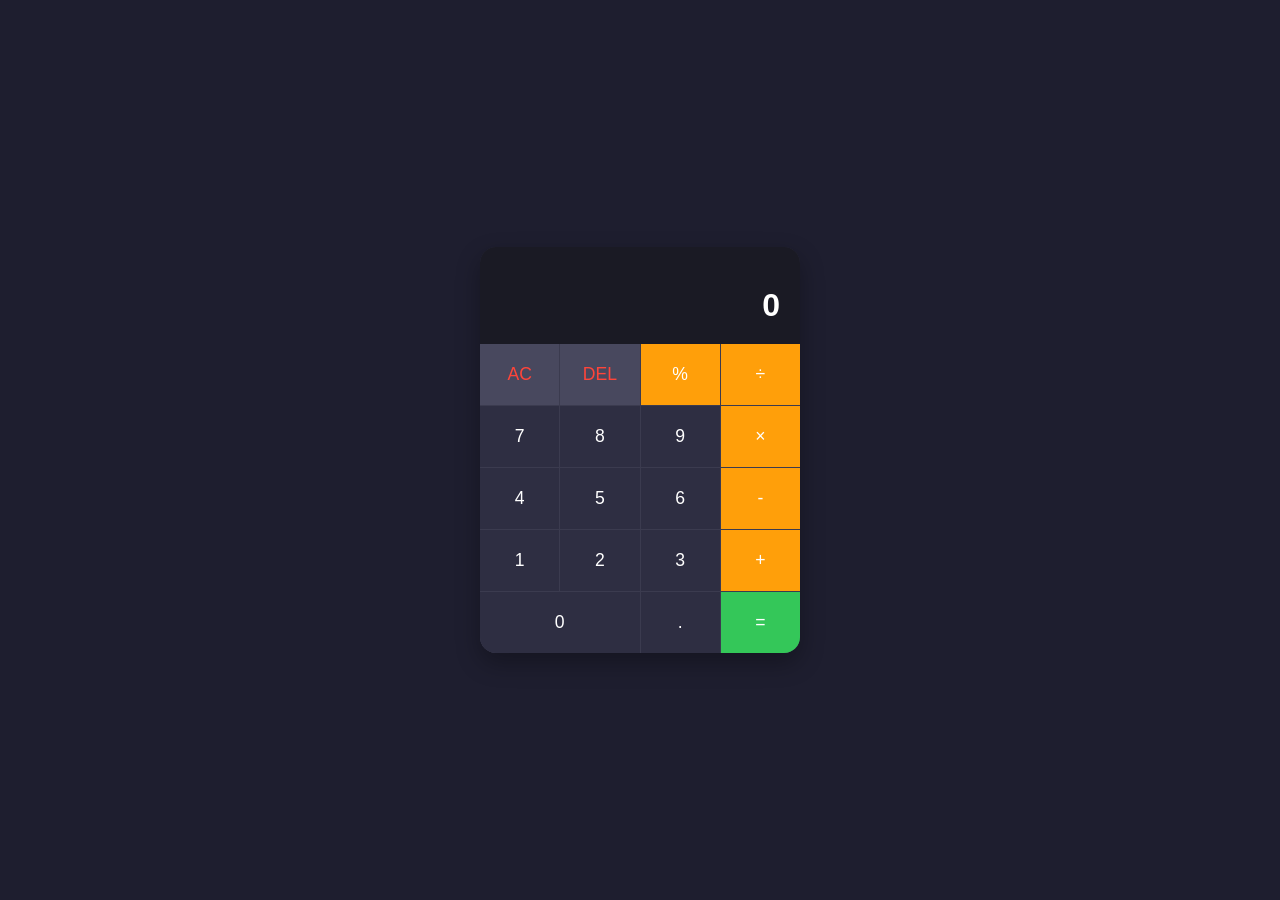
==== commit 68f15195: "Merge 8ac421fd9e23079403435ec2dabd4cbf98cbe5cb into 07222650cb18e0020d9482456496290ad85234ea" ====
--- a/index.html
+++ b/index.html
@@ -1,45 +1,47 @@
 <!DOCTYPE html>
 <html lang="ko">
 <head>
-  <meta charset="UTF-8">
-  <meta name="viewport" content="width=device-width, initial-scale=1.0">
-  <title>사칙연산 계산기</title>
-  <link rel="stylesheet" href="style.css">
+    <meta charset="UTF-8">
+    <meta name="viewport" content="width=device-width, initial-scale=1.0">
+    <title>웹 계산기</title>
+    <link rel="stylesheet" href="style.css">
 </head>
 <body>
-  <div class="calculator">
-    <div class="display">
-      <div id="previous-operand" class="previous-operand"></div>
-      <div id="current-operand" class="current-operand">0</div>
+    <div class="calculator">
+        <!-- 디스플레이 -->
+        <div class="display">
+            <div id="previous-operand" class="previous-operand"></div>
+            <div id="current-operand" class="current-operand">0</div>
+        </div>
+
+        <!-- 버튼 패드 -->
+        <div class="buttons">
+            <button class="btn function" data-action="clear">AC</button>
+            <button class="btn function" data-action="delete">DEL</button>
+            <button class="btn operator" data-action="operator" value="%">%</button>
+            <button class="btn operator" data-action="operator" value="/">÷</button>
+
+            <button class="btn number" value="7">7</button>
+            <button class="btn number" value="8">8</button>
+            <button class="btn number" value="9">9</button>
+            <button class="btn operator" data-action="operator" value="*">×</button>
+
+            <button class="btn number" value="4">4</button>
+            <button class="btn number" value="5">5</button>
+            <button class="btn number" value="6">6</button>
+            <button class="btn operator" data-action="operator" value="-">-</button>
+
+            <button class="btn number" value="1">1</button>
+            <button class="btn number" value="2">2</button>
+            <button class="btn number" value="3">3</button>
+            <button class="btn operator" data-action="operator" value="+">+</button>
+
+            <button class="btn number span-2" value="0">0</button>
+            <button class="btn number" value=".">.</button>
+            <button class="btn equals" data-action="calculate">=</button>
+        </div>
     </div>
-    
-    <div class="buttons-grid">
-      <button class="btn btn-action" data-action="clear">C</button>
-      <button class="btn btn-action" data-action="delete">⌫</button>
-      <button class="btn btn-action" data-action="percent">%</button>
-      <button class="btn btn-operator" data-operation="÷">÷</button>
-      
-      <button class="btn btn-number" data-number="7">7</button>
-      <button class="btn btn-number" data-number="8">8</button>
-      <button class="btn btn-number" data-number="9">9</button>
-      <button class="btn btn-operator" data-operation="×">×</button>
-      
-      <button class="btn btn-number" data-number="4">4</button>
-      <button class="btn btn-number" data-number="5">5</button>
-      <button class="btn btn-number" data-number="6">6</button>
-      <button class="btn btn-operator" data-operation="-">−</button>
-      
-      <button class="btn btn-number" data-number="1">1</button>
-      <button class="btn btn-number" data-number="2">2</button>
-      <button class="btn btn-number" data-number="3">3</button>
-      <button class="btn btn-operator" data-operation="+">+</button>
-      
-      <button class="btn btn-number btn-zero" data-number="0">0</button>
-      <button class="btn btn-number" data-number=".">.</button>
-      <button class="btn btn-equals" data-action="equals">=</button>
-    </div>
-  </div>
 
-  <script src="script.js"></script>
+    <script src="script.js"></script>
 </body>
 </html>
--- a/style.css
+++ b/style.css
@@ -1,123 +1,99 @@
 * {
-  box-sizing: border-box;
-  margin: 0;
-  padding: 0;
-  font-family: -apple-system, BlinkMacSystemFont, "Segoe UI", Roboto, "Helvetica Neue", Arial, sans-serif;
-  -webkit-user-select: none;
-  user-select: none;
+    box-sizing: border-box;
+    margin: 0;
+    padding: 0;
+    font-family: 'Segoe UI', Tahoma, Geneva, Verdana, sans-serif;
 }
 
 body {
-  min-height: 100vh;
-  display: flex;
-  justify-content: center;
-  align-items: center;
-  background: linear-gradient(135deg, #1e293b, #0f172a);
+    background-color: #1e1e2f;
+    display: flex;
+    justify-content: center;
+    align-items: center;
+    height: 100vh;
 }
 
 .calculator {
-  width: 320px;
-  background-color: #1e1e24;
-  border-radius: 24px;
-  padding: 24px;
-  box-shadow: 0 20px 40px rgba(0, 0, 0, 0.4), 
-              0 0 0 1px rgba(255, 255, 255, 0.08);
+    background-color: #2b2b3d;
+    border-radius: 16px;
+    box-shadow: 0 10px 25px rgba(0, 0, 0, 0.3);
+    width: 320px;
+    overflow: hidden;
 }
 
-/* 디스플레이 영역 */
 .display {
-  background-color: #141417;
-  border-radius: 16px;
-  padding: 16px 20px;
-  display: flex;
-  flex-direction: column;
-  justify-content: flex-end;
-  align-items: flex-end;
-  min-height: 100px;
-  margin-bottom: 20px;
-  word-break: break-all;
-  overflow: hidden;
+    background-color: #1a1a24;
+    color: #ffffff;
+    padding: 20px;
+    text-align: right;
+    word-break: break-all;
+    word-wrap: break-word;
+    min-height: 90px;
+    display: flex;
+    flex-direction: column;
+    justify-content: space-between;
 }
 
 .previous-operand {
-  color: #94a3b8;
-  font-size: 15px;
-  min-height: 20px;
-  letter-spacing: 0.5px;
+    color: #8a8a9e;
+    font-size: 0.9rem;
+    min-height: 20px;
 }
 
 .current-operand {
-  color: #ffffff;
-  font-size: 36px;
-  font-weight: 500;
-  line-height: 1.2;
+    font-size: 2rem;
+    font-weight: bold;
 }
 
-/* 그리드 레이아웃 */
-.buttons-grid {
-  display: grid;
-  grid-template-columns: repeat(4, 1fr);
-  gap: 12px;
+.buttons {
+    display: grid;
+    grid-template-columns: repeat(4, 1fr);
+    gap: 1px;
+    background-color: #3b3b4f;
 }
 
-/* 공통 버튼 스타일 */
 .btn {
-  border: none;
-  outline: none;
-  height: 60px;
-  border-radius: 16px;
-  font-size: 20px;
-  font-weight: 600;
-  cursor: pointer;
-  transition: all 0.15s ease-in-out;
+    border: none;
+    outline: none;
+    padding: 20px;
+    font-size: 1.1rem;
+    cursor: pointer;
+    background-color: #2e2e42;
+    color: #ffffff;
+    transition: background-color 0.2s;
 }
 
-.btn:active {
-  transform: scale(0.94);
+.btn:hover {
+    background-color: #3e3e5c;
 }
 
-/* 숫자 버튼 */
-.btn-number {
-  background-color: #2b2b36;
-  color: #ffffff;
+.btn.operator {
+    background-color: #ff9f0a;
+    color: #ffffff;
 }
 
-.btn-number:hover {
-  background-color: #383846;
+.btn.operator:hover {
+    background-color: #ffb12c;
 }
 
-/* 0 버튼 가로 확장 */
-.btn-zero {
-  grid-column: span 2;
+.btn.function {
+    background-color: #48485e;
+    color: #ff453a;
 }
 
-/* 특수 기능 버튼 (C, ⌫, %) */
-.btn-action {
-  background-color: #3b3b4a;
-  color: #cbd5e1;
+.btn.function:hover {
+    background-color: #5d5d78;
 }
 
-.btn-action:hover {
-  background-color: #4a4a5d;
+.btn.equals {
+    background-color: #34c759;
+    color: #ffffff;
 }
 
-/* 연산자 버튼 (+, -, ×, ÷) */
-.btn-operator {
-  background-color: #f97316;
-  color: #ffffff;
-  font-size: 22px;
+.btn.equals:hover {
+    background-color: #4cd964;
 }
 
-.btn-operator:hover {
-  background-color: #ea580c;
-}
-
-/* 계산 버튼 (=) */
-.btn-equals {
-  background-color: #3b82f6;
-  color: #ffffff;
-}
-
-.btn-equals:hover {
-  background-color: #2563eb;
+.span-2 {
+    grid-column: span 2;
 }
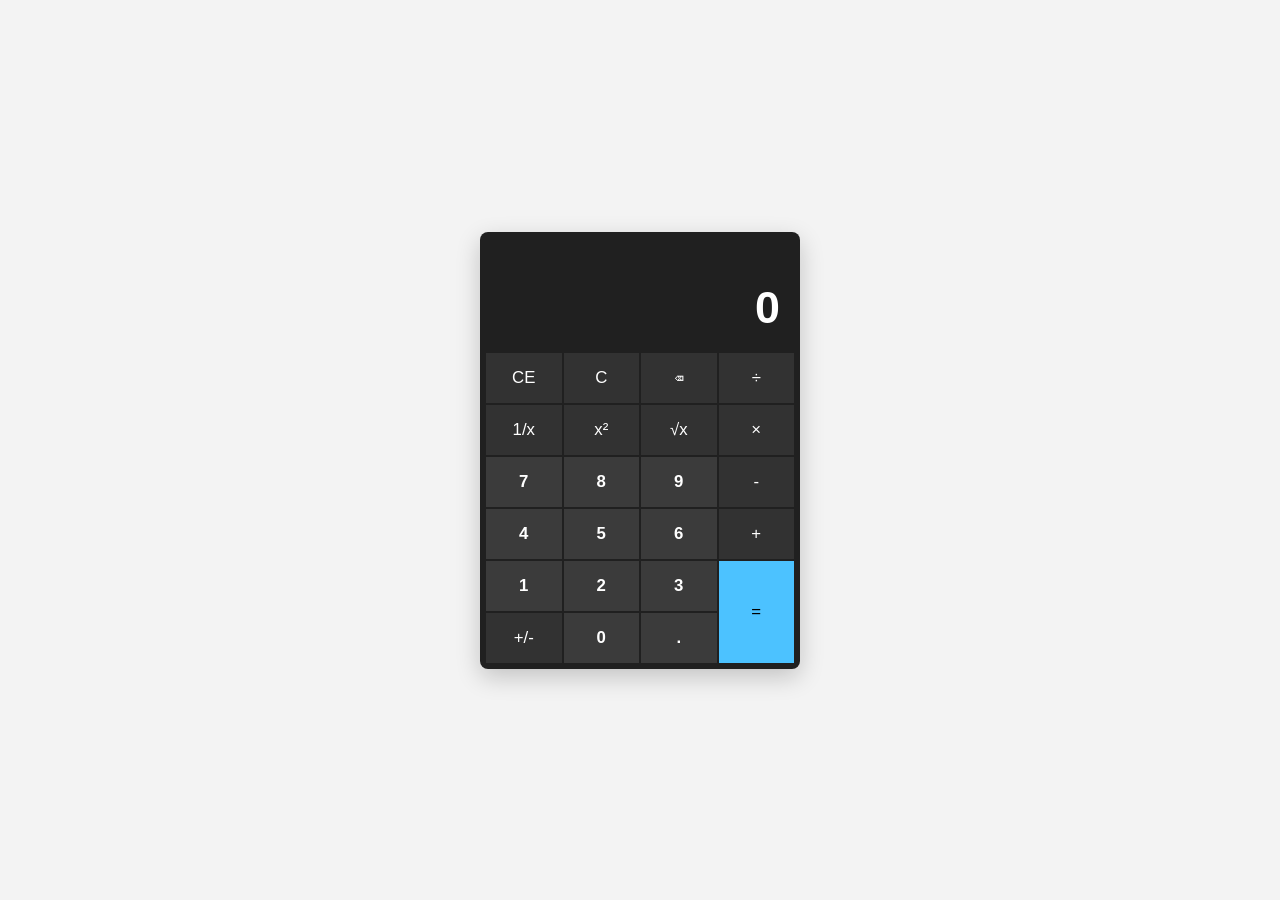
==== commit dfe32552: "Merge 21a69e40607d01c498af6e88e49190b6d64cbb8f into 07222650cb18e0020d9482456496290ad85234ea" ====
--- a/index.html
+++ b/index.html
@@ -3,45 +3,53 @@
 <head>
     <meta charset="UTF-8">
     <meta name="viewport" content="width=device-width, initial-scale=1.0">
-    <title>웹 계산기</title>
+    <title>윈도우 스타일 계산기</title>
     <link rel="stylesheet" href="style.css">
 </head>
 <body>
+
     <div class="calculator">
-        <!-- 디스플레이 -->
-        <div class="display">
-            <div id="previous-operand" class="previous-operand"></div>
-            <div id="current-operand" class="current-operand">0</div>
+        <!-- 상단 수식 및 결과 디스플레이 -->
+        <div class="display-container">
+            <div class="formula" id="formula"></div>
+            <input type="text" class="display" id="display" readonly value="0">
         </div>
+        
+        <!-- 버튼 배열 -->
+        <div class="buttons">
+            <!-- 윈도우 계산기 상단 특수 기능 -->
+            <button class="btn-func" onclick="clearDisplay()">CE</button>
+            <button class="btn-func" onclick="clearAll()">C</button>
+            <button class="btn-func" onclick="deleteLast()">⌫</button>
+            <button class="btn-op" onclick="setOperator('/')">÷</button>
 
-        <!-- 버튼 패드 -->
-        <div class="buttons">
-            <button class="btn function" data-action="clear">AC</button>
-            <button class="btn function" data-action="delete">DEL</button>
-            <button class="btn operator" data-action="operator" value="%">%</button>
-            <button class="btn operator" data-action="operator" value="/">÷</button>
+            <button class="btn-func" onclick="fraction()">1/x</button>
+            <button class="btn-func" onclick="square()">x²</button>
+            <button class="btn-func" onclick="sqrt()">√x</button>
+            <button class="btn-op" onclick="setOperator('*')">×</button>
 
-            <button class="btn number" value="7">7</button>
-            <button class="btn number" value="8">8</button>
-            <button class="btn number" value="9">9</button>
-            <button class="btn operator" data-action="operator" value="*">×</button>
+            <!-- 숫자 및 사칙연산 -->
+            <button class="btn-num" onclick="appendNumber('7')">7</button>
+            <button class="btn-num" onclick="appendNumber('8')">8</button>
+            <button class="btn-num" onclick="appendNumber('9')">9</button>
+            <button class="btn-op" onclick="setOperator('-')">-</button>
 
-            <button class="btn number" value="4">4</button>
-            <button class="btn number" value="5">5</button>
-            <button class="btn number" value="6">6</button>
-            <button class="btn operator" data-action="operator" value="-">-</button>
+            <button class="btn-num" onclick="appendNumber('4')">4</button>
+            <button class="btn-num" onclick="appendNumber('5')">5</button>
+            <button class="btn-num" onclick="appendNumber('6')">6</button>
+            <button class="btn-op" onclick="setOperator('+')">+</button>
 
-            <button class="btn number" value="1">1</button>
-            <button class="btn number" value="2">2</button>
-            <button class="btn number" value="3">3</button>
-            <button class="btn operator" data-action="operator" value="+">+</button>
+            <button class="btn-num" onclick="appendNumber('1')">1</button>
+            <button class="btn-num" onclick="appendNumber('2')">2</button>
+            <button class="btn-num" onclick="appendNumber('3')">3</button>
+            <button class="btn-op btn-equal" onclick="calculate()">=</button>
 
-            <button class="btn number span-2" value="0">0</button>
-            <button class="btn number" value=".">.</button>
-            <button class="btn equals" data-action="calculate">=</button>
+            <button class="btn-func" onclick="toggleSign()">+/-</button>
+            <button class="btn-num" onclick="appendNumber('0')">0</button>
+            <button class="btn-num" onclick="appendDot()">.</button>
         </div>
     </div>
 
     <script src="script.js"></script>
 </body>
-</html>+</html>
--- a/style.css
+++ b/style.css
@@ -2,98 +2,103 @@
     box-sizing: border-box;
     margin: 0;
     padding: 0;
-    font-family: 'Segoe UI', Tahoma, Geneva, Verdana, sans-serif;
+    font-family: 'Segoe UI', -apple-system, BlinkMacSystemFont, sans-serif;
 }
 
 body {
-    background-color: #1e1e2f;
     display: flex;
     justify-content: center;
     align-items: center;
     height: 100vh;
+    background-color: #f3f3f3;
 }
 
 .calculator {
-    background-color: #2b2b3d;
-    border-radius: 16px;
-    box-shadow: 0 10px 25px rgba(0, 0, 0, 0.3);
     width: 320px;
+    background-color: #202020;
+    border-radius: 8px;
+    padding: 6px;
+    box-shadow: 0 8px 24px rgba(0, 0, 0, 0.2);
+}
+
+/* 디스플레이 영역 */
+.display-container {
+    padding: 20px 14px;
+    text-align: right;
+    background-color: #202020;
+}
+
+.formula {
+    height: 20px;
+    font-size: 0.9rem;
+    color: #a0a0a0;
+    margin-bottom: 4px;
     overflow: hidden;
+    text-overflow: ellipsis;
+    white-space: nowrap;
 }
 
 .display {
-    background-color: #1a1a24;
+    width: 100%;
+    border: none;
+    background: none;
     color: #ffffff;
-    padding: 20px;
+    font-size: 2.8rem;
+    font-weight: 600;
     text-align: right;
-    word-break: break-all;
-    word-wrap: break-word;
-    min-height: 90px;
-    display: flex;
-    flex-direction: column;
-    justify-content: space-between;
+    outline: none;
 }
 
-.previous-operand {
-    color: #8a8a9e;
-    font-size: 0.9rem;
-    min-height: 20px;
-}
-
-.current-operand {
-    font-size: 2rem;
-    font-weight: bold;
-}
-
+/* 버튼 그리드 레이아웃 */
 .buttons {
     display: grid;
     grid-template-columns: repeat(4, 1fr);
-    gap: 1px;
-    background-color: #3b3b4f;
+    gap: 2px; /* 윈도우 계산기 특유의 얇은 경계선 표현 */
 }
 
-.btn {
+button {
+    height: 50px;
     border: none;
-    outline: none;
-    padding: 20px;
-    font-size: 1.1rem;
+    font-size: 1.05rem;
     cursor: pointer;
-    background-color: #2e2e42;
-    color: #ffffff;
-    transition: background-color 0.2s;
+    transition: background-color 0.1s;
 }
 
-.btn:hover {
-    background-color: #3e3e5c;
+/* 숫자 버튼 */
+.btn-num {
+    background-color: #3b3b3b;
+    color: #ffffff;
+    font-weight: bold;
+}
+.btn-num:hover {
+    background-color: #323232;
 }
 
-.btn.operator {
-    background-color: #ff9f0a;
+/* 일반 기능 버튼 */
+.btn-func {
+    background-color: #323232;
     color: #ffffff;
 }
-
-.btn.operator:hover {
-    background-color: #ffb12c;
+.btn-func:hover {
+    background-color: #3b3b3b;
 }
 
-.btn.function {
-    background-color: #48485e;
-    color: #ff453a;
+/* 우측 연산자 버튼 */
+.btn-op {
+    background-color: #323232;
+    color: #ffffff;
+}
+.btn-op:hover {
+    background-color: #3b3b3b;
 }
 
-.btn.function:hover {
-    background-color: #5d5d78;
+/* 윈도우 특유의 강조색(= 버튼) */
+.btn-equal {
+    background-color: #4cc2ff;
+    color: #000000;
+    grid-row: span 2; /* 높이를 2칸으로 확장 */
+    height: 102px;
 }
-
-.btn.equals {
-    background-color: #34c759;
-    color: #ffffff;
+.btn-equal:hover {
+    background-color: #00a3f5;
 }
-
-.btn.equals:hover {
-    background-color: #4cd964;
-}
-
-.span-2 {
-    grid-column: span 2;
-}
